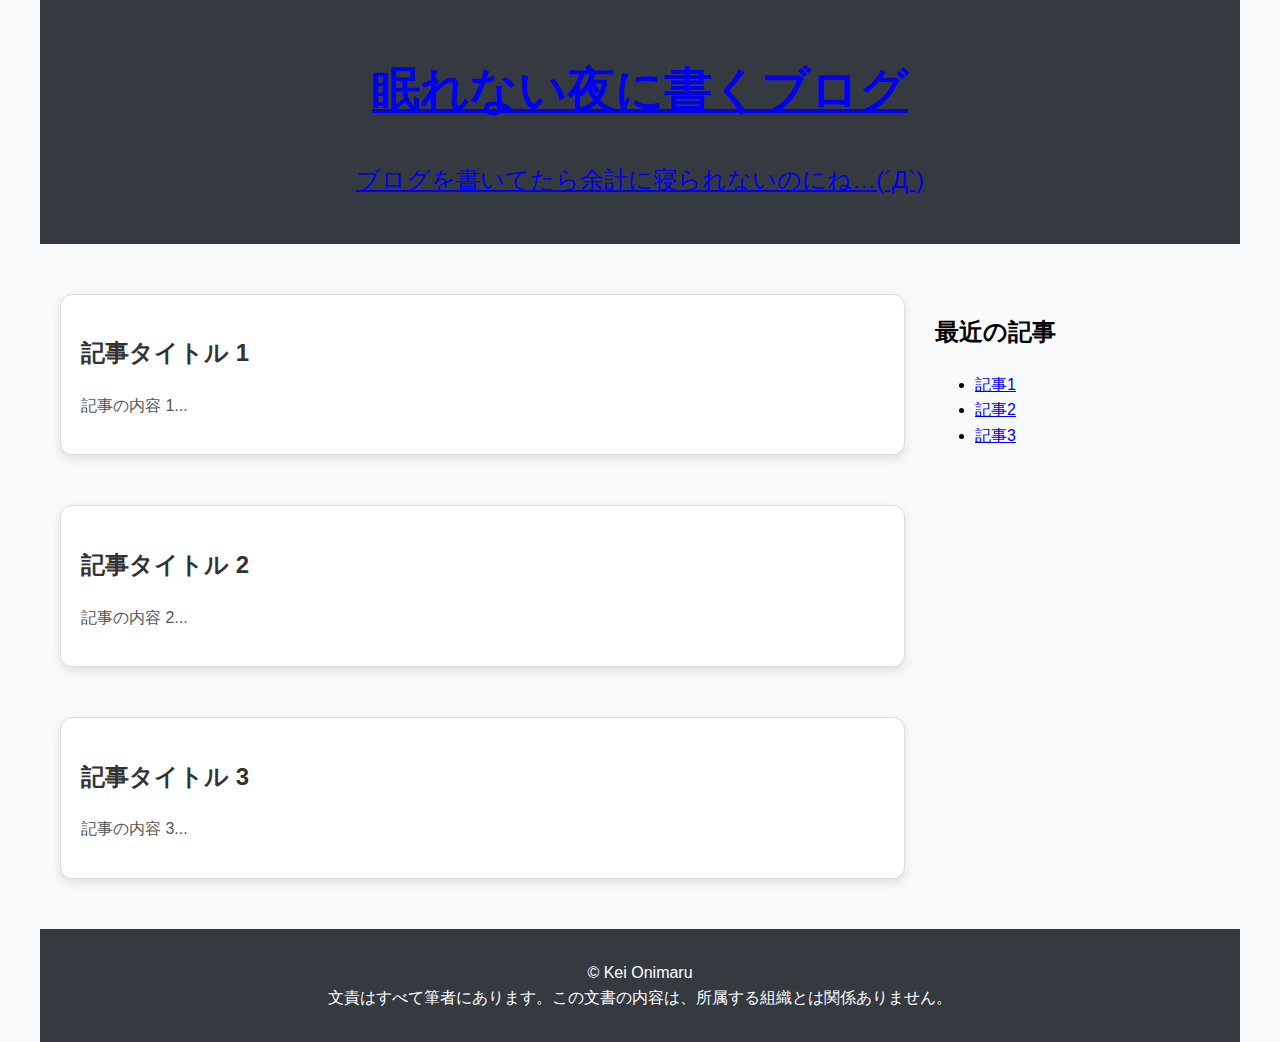
==== text/src/sample.html @ 7bf23305 "add sample files" ====
<!DOCTYPE html>
<html lang="ja">

<head>
    <meta charset="utf-8">
    <meta name="viewport" content="width=device-width,initial-scale=1">
    <title>眠れない夜に書くブログ</title>
    <link rel="stylesheet" href="./sample.css">
</head>

<body>
    <div class="container">
    <header>
        <h1><a href="/">眠れない夜に書くブログ</a></h1>
        <p><a href="/">ブログを書いてたら余計に寝られないのにね…(´Д`)</a></p>
    </header>
    
    <main>
        <section class="articles">
            <article>
                <h2>記事タイトル 1</h2>
                <p>記事の内容 1...</p>
            </article>
            <article>
                <h2>記事タイトル 2</h2>
                <p>記事の内容 2...</p>
            </article>
            <article>
                <h2>記事タイトル 3</h2>
                <p>記事の内容 3...</p>
            </article>
        </section>

        <aside>
            <h2>最近の記事</h2>
            <ul>
                <li><a href="/test1.html">記事1</a></li>
                <li><a href="/test2.html">記事2</a></li>
                <li><a href="/test3.html">記事3</a></li>
            </ul>
        </aside>
    </main>
    
    <footer>
        <p><span id="copyright">&copy; Kei Onimaru</span><br>
            文責はすべて筆者にあります。この文書の内容は、所属する組織とは関係ありません。 </p>
    </footer>
    </div>
</body>

</html>
---- text/src/sample.css ----
body {
    font-family: Arial, sans-serif;
    line-height: 1.6;
    margin: 0;
    padding: 0;
    background-color: #f8f9fa;
}


.container {
    max-width: 1200px;
    margin: 0 auto;
    padding: 0 20px;
}


header {
    background: #343a40;
    color: #ffffff;
    text-align: center;
    padding: 20px;
    font-size: 1.5em;
    max-width: 1200px;
    margin: 0 auto 40px auto;
}


main {
    display: flex;
    flex-wrap: wrap;
    flex-direction: row;
    justify-content: space-between;
    margin: 0 auto;
    max-width: 1200px;
}


.articles {
    display: flex;
    flex-direction: column;
    gap: 30px;
    flex: 3;
    padding: 0;

}


article {
    background: #ffffff;
    padding: 20px;
    margin: 10px 20px;
    box-shadow: 0 4px 10px rgba(0, 0, 0, 0.1);
    border: 1px solid #ddd;
    border-radius: 12px;

}

article h2 {
    color: #333;
}

article p {
    color: #555;
}


aside {
    flex: 1;
    order: 2;
    margin: 10px;
    background: none;
    padding: 0;
    border-radius: 0;
    box-shadow: none;
    border: none;
}

aside h3 {
    color: #333;
}


footer {
    background: #343a40;
    color: #ffffff;
    text-align: center;
    padding: 15px;
    margin: 40px auto 0 auto;
    max-width: 1200px;
}


@media (max-width: 768px) {
    main {
        flex-direction: column;
    }

    .articles {
        flex-direction: column;
    }

    article {
        width: auto;
        margin: 10px;
    }

    aside {
        margin: 10px 0;
    }
}
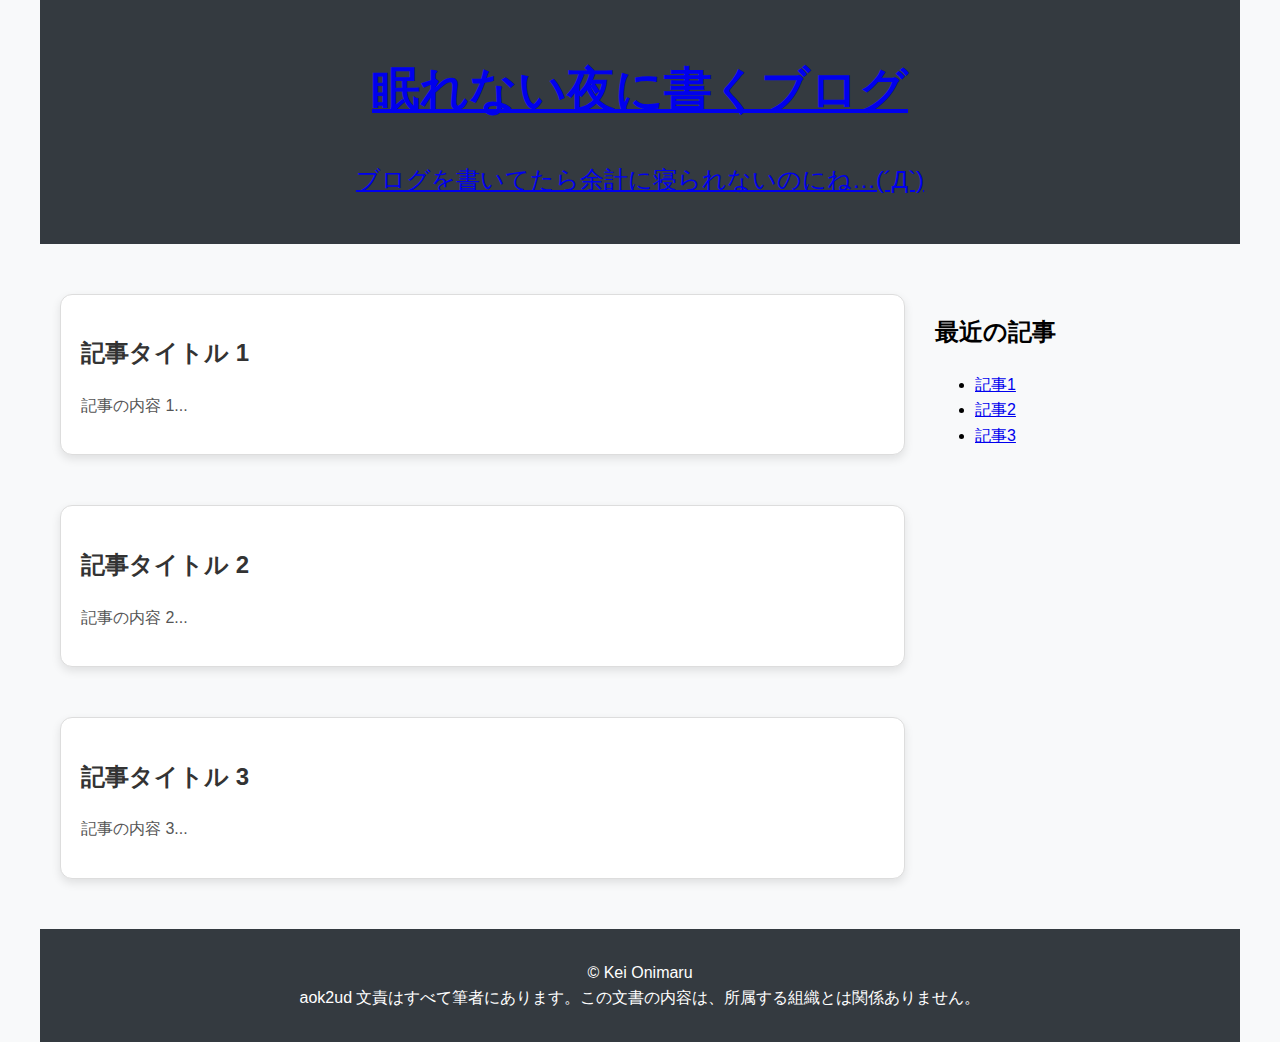
==== commit bc23498d: "update templates" ====
--- a/text/src/sample.html
+++ b/text/src/sample.html
@@ -42,7 +42,7 @@
     </main>
     
     <footer>
-        <p><span id="copyright">&copy; Kei Onimaru</span><br>
+        <p><span id="copyright">&copy; Kei Onimaru</span><br>aok2ud
             文責はすべて筆者にあります。この文書の内容は、所属する組織とは関係ありません。 </p>
     </footer>
     </div>
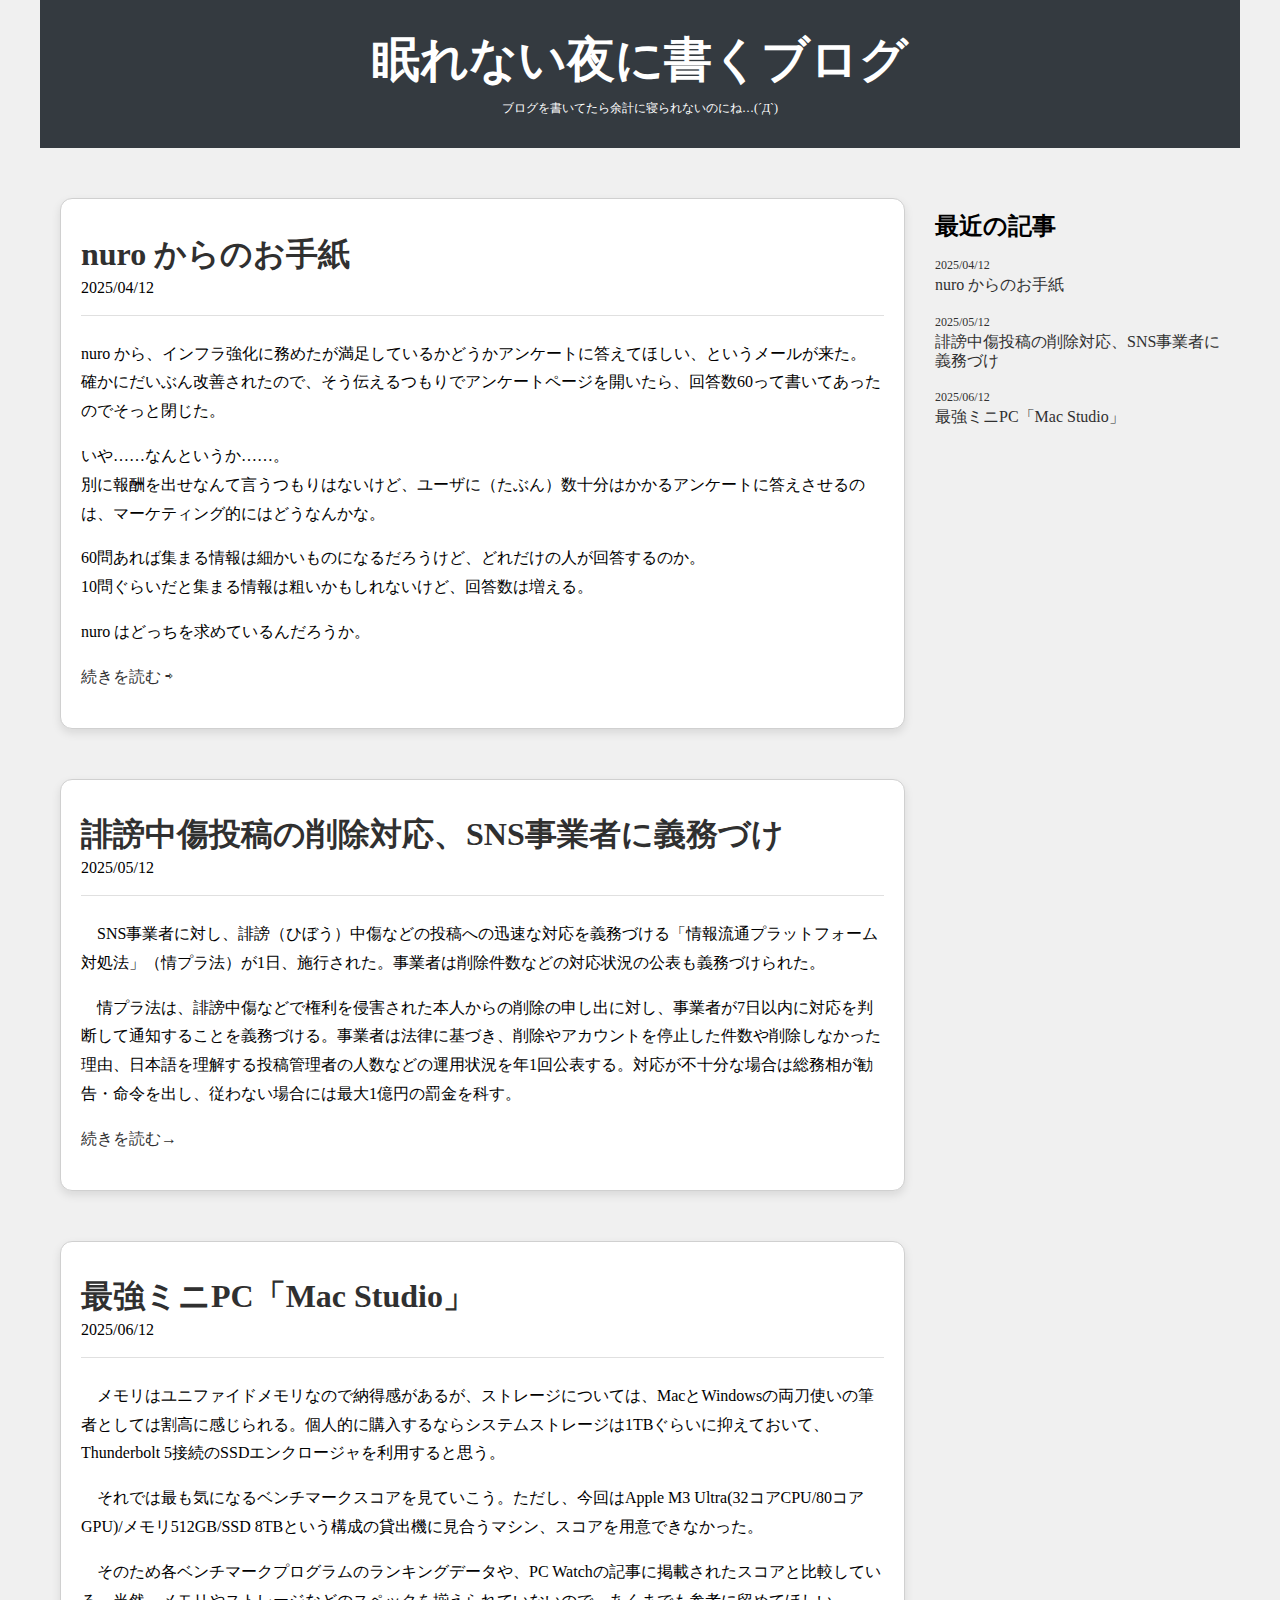
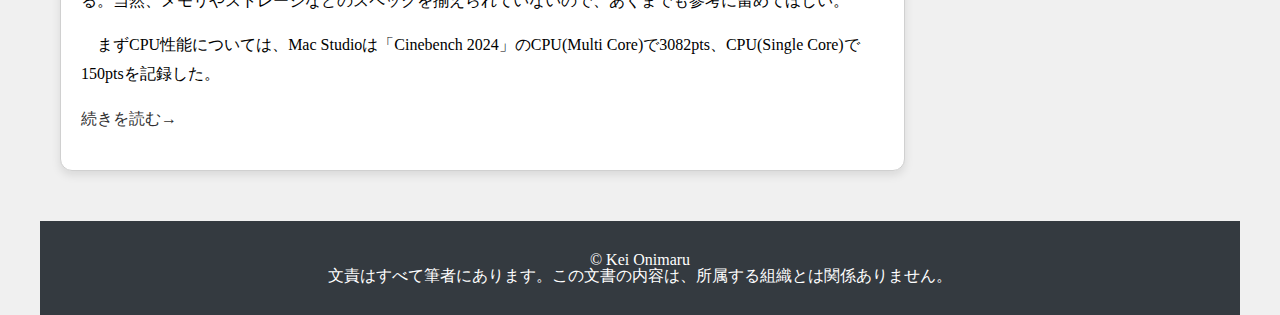
==== commit 27b12bbb: "re-arrange aside" ====
--- a/text/src/sample.html
+++ b/text/src/sample.html
@@ -11,38 +11,53 @@
 <body>
     <div class="container">
     <header>
-        <h1><a href="/">眠れない夜に書くブログ</a></h1>
-        <p><a href="/">ブログを書いてたら余計に寝られないのにね…(´Д`)</a></p>
+        <h1>眠れない夜に書くブログ</h1>
+        <p>ブログを書いてたら余計に寝られないのにね…(´Д`)</p>
     </header>
     
     <main>
         <section class="articles">
             <article>
-                <h2>記事タイトル 1</h2>
-                <p>記事の内容 1...</p>
+                <h2><a href="/test1.html">nuro からのお手紙</a></h2>
+                <p class="post-date">2025/04/12</p>
+                <p>nuro から、インフラ強化に務めたが満足しているかどうかアンケートに答えてほしい、というメールが来た。<br>
+                確かにだいぶん改善されたので、そう伝えるつもりでアンケートページを開いたら、回答数60って書いてあったのでそっと閉じた。</p>
+                <p>いや……なんというか……。<br>
+                別に報酬を出せなんて言うつもりはないけど、ユーザに（たぶん）数十分はかかるアンケートに答えさせるのは、マーケティング的にはどうなんかな。</p>
+                <p>60問あれば集まる情報は細かいものになるだろうけど、どれだけの人が回答するのか。<br>
+                10問ぐらいだと集まる情報は粗いかもしれないけど、回答数は増える。</p>
+                <p>nuro はどっちを求めているんだろうか。</p>
+                <p class="continue"><a href="/">続きを読む &#x21E8</a></p>
             </article>
             <article>
-                <h2>記事タイトル 2</h2>
-                <p>記事の内容 2...</p>
+                <h2><a href="/">誹謗中傷投稿の削除対応、SNS事業者に義務づけ</a></h2>
+                <p class="post-date">2025/05/12</p>
+                <p>　SNS事業者に対し、誹謗（ひぼう）中傷などの投稿への迅速な対応を義務づける「情報流通プラットフォーム対処法」（情プラ法）が1日、施行された。事業者は削除件数などの対応状況の公表も義務づけられた。</p>
+                <p>　情プラ法は、誹謗中傷などで権利を侵害された本人からの削除の申し出に対し、事業者が7日以内に対応を判断して通知することを義務づける。事業者は法律に基づき、削除やアカウントを停止した件数や削除しなかった理由、日本語を理解する投稿管理者の人数などの運用状況を年1回公表する。対応が不十分な場合は総務相が勧告・命令を出し、従わない場合には最大1億円の罰金を科す。</p>
+                <p class="continue"><a href="/">続きを読む→</a></p>
             </article>
             <article>
-                <h2>記事タイトル 3</h2>
-                <p>記事の内容 3...</p>
+                <h2><a href="/">最強ミニPC「Mac Studio」</a></h2>
+                <p class="post-date">2025/06/12</p>
+                <p>　メモリはユニファイドメモリなので納得感があるが、ストレージについては、MacとWindowsの両刀使いの筆者としては割高に感じられる。個人的に購入するならシステムストレージは1TBぐらいに抑えておいて、Thunderbolt
+                5接続のSSDエンクロージャを利用すると思う。</p>
+                <p>　それでは最も気になるベンチマークスコアを見ていこう。ただし、今回はApple M3 Ultra(32コアCPU/80コアGPU)/メモリ512GB/SSD 8TBという構成の貸出機に見合うマシン、スコアを用意できなかった。</p>
+                <p>　そのため各ベンチマークプログラムのランキングデータや、PC Watchの記事に掲載されたスコアと比較している。当然、メモリやストレージなどのスペックを揃えられていないので、あくまでも参考に留めてほしい。</p>
+                <p>　まずCPU性能については、Mac Studioは「Cinebench 2024」のCPU(Multi Core)で3082pts、CPU(Single Core)で150ptsを記録した。</p>
+                <p class="continue"><a href="/">続きを読む→</a></p>
             </article>
         </section>
 
         <aside>
             <h2>最近の記事</h2>
-            <ul>
-                <li><a href="/test1.html">記事1</a></li>
-                <li><a href="/test2.html">記事2</a></li>
-                <li><a href="/test3.html">記事3</a></li>
-            </ul>
+            <p><a href="/test1.html"><span class="list-post-date">2025/04/12</span><br>nuro からのお手紙</a></p>
+            <p><a href="/test2.html"><span class="list-post-date">2025/05/12</span><br>誹謗中傷投稿の削除対応、SNS事業者に義務づけ</a></p>
+            <p><a href="/test3.html"><span class="list-post-date">2025/06/12</span><br>最強ミニPC「Mac Studio」</a></p>
         </aside>
     </main>
     
     <footer>
-        <p><span id="copyright">&copy; Kei Onimaru</span><br>aok2ud
+        <p><span id="copyright">&copy; Kei Onimaru</span><br>
             文責はすべて筆者にあります。この文書の内容は、所属する組織とは関係ありません。 </p>
     </footer>
     </div>
--- a/text/src/sample.css
+++ b/text/src/sample.css
@@ -1,9 +1,13 @@
 body {
-    font-family: Arial, sans-serif;
-    line-height: 1.6;
+    /* font-family: 'IBM Plex Sans JP', 'Hiragino Kaku Gothic ProN', 'Meiryo', 'Arial', sans-serif; */
+    /* font-family: 'IBM Plex Sans JP'; */
+    /* font-family: 'Hiragino Kaku Gothic ProN'; */
+    /* font-family: 'Meiryo'; */
+    /* font-family: sans-serif; */
+    line-height: 1em;
     margin: 0;
     padding: 0;
-    background-color: #f8f9fa;
+    background-color: #f0f0f0;
 }
 
 
@@ -16,7 +20,7 @@
 
 header {
     background: #343a40;
-    color: #ffffff;
+    color: white;
     text-align: center;
     padding: 20px;
     font-size: 1.5em;
@@ -24,6 +28,9 @@
     margin: 0 auto 40px auto;
 }
 
+header p {
+    font-size: 0.5em;
+}
 
 main {
     display: flex;
@@ -34,7 +41,6 @@
     max-width: 1200px;
 }
 
-
 .articles {
     display: flex;
     flex-direction: column;
@@ -44,25 +50,42 @@
 
 }
 
-
 article {
-    background: #ffffff;
+    background: white;
     padding: 20px;
     margin: 10px 20px;
     box-shadow: 0 4px 10px rgba(0, 0, 0, 0.1);
-    border: 1px solid #ddd;
+    border: 1px solid #d0d0d0;
     border-radius: 12px;
-
 }
 
 article h2 {
-    color: #333;
+    margin-bottom: 0;
+    font-size: 2em;
+}
+
+article a {
+    color: #303030;
+    text-decoration: none;
+}
+
+article a:hover {
+    text-decoration: underline;
+}
+
+article p.post-date {
+    margin-top: 0.75em;
+    margin-bottom: 1.5em;
+    padding-bottom: 0.75em;
+    font-size: 1em;
+    border-bottom: 1px solid;
+    border-block-end-color: #e0e0e0;
 }
 
 article p {
-    color: #555;
+    line-height: 1.8em;
+    font-size: 1em;
 }
-
 
 aside {
     flex: 1;
@@ -75,10 +98,24 @@
     border: none;
 }
 
-aside h3 {
-    color: #333;
+aside a {
+    color: #303030;
+    text-decoration: none;
 }
 
+aside p {
+    word-break: break-all;
+    line-height: 1.2em;
+}
+
+aside p span.list-post-date {
+    font-size: 0.75em;
+}
+
+aside a:visited {
+    color: #a0a0a0;
+    text-decoration: none;
+}
 
 footer {
     background: #343a40;
@@ -108,3 +145,44 @@
         margin: 10px 0;
     }
 }
+
+/* @media (prefers-color-scheme: dark) {
+    body {
+        background-color: #202020;
+        color: white;
+    }
+
+    article {
+        background-color: #202020;
+        border: 1px solid #a0a0a0;
+    }
+
+    article a {
+        color: #f0f0f0;
+    }
+
+    article p {
+        color: #e0e0e0;
+    }
+
+    article p.post-date {
+        color: #e0e0e0;
+        border-block-end-color: #505050;
+    }
+
+    aside h2 {
+        color: #e0e0e0;
+    }
+
+    aside a {
+        color: #e0e0e0;
+    }
+
+    aside a:visited {
+        color: #808080;
+    }
+
+    aside a:hover {
+        text-decoration: underline;
+    }
+} */
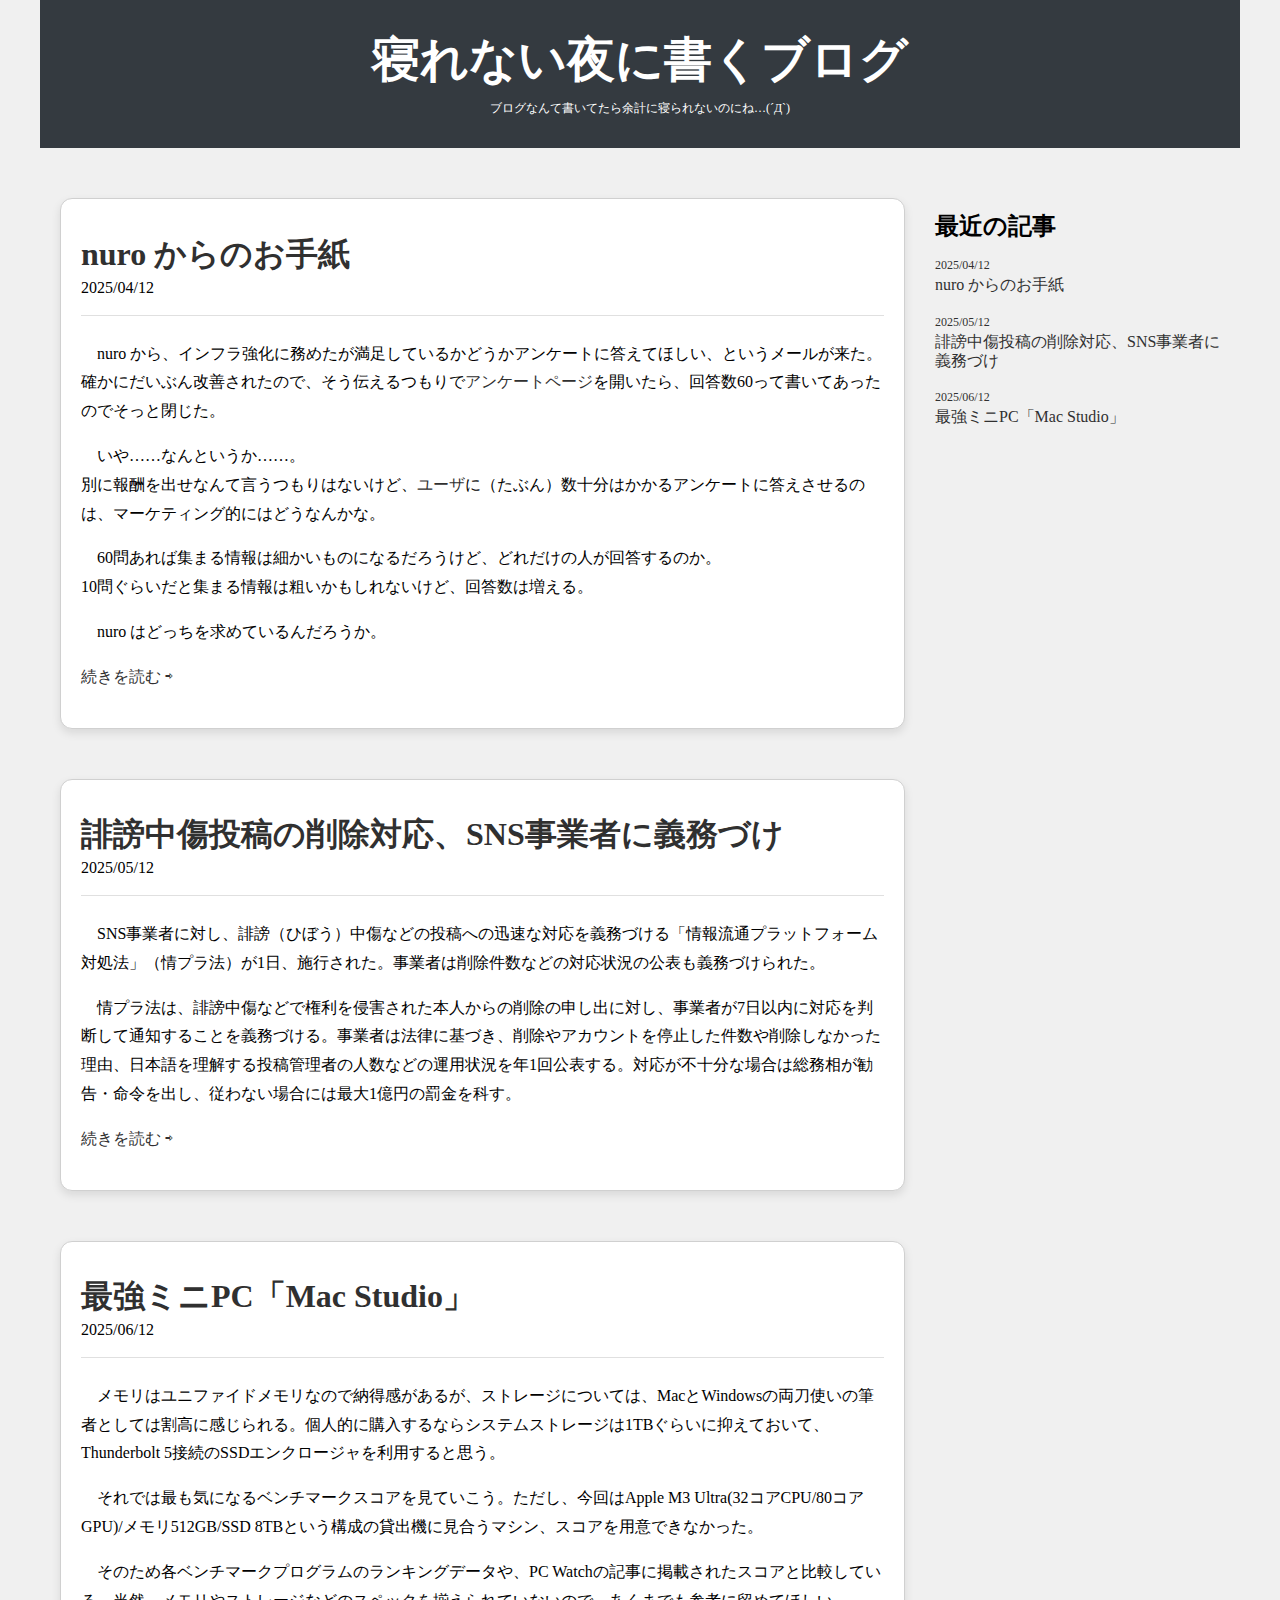
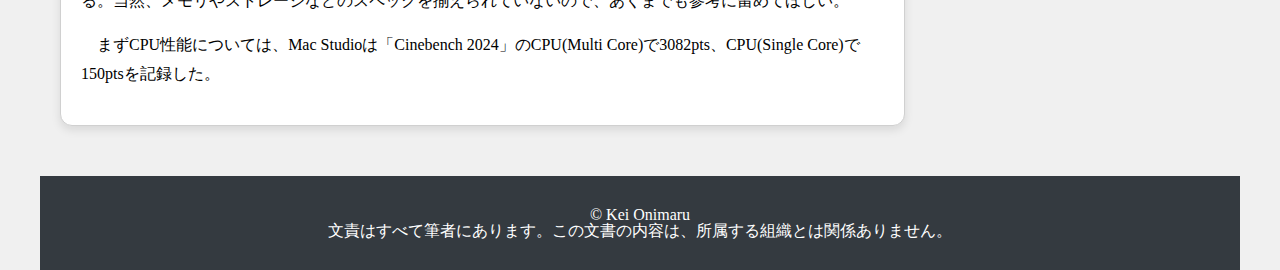
==== commit 1fc211cd: "minor fix" ====
--- a/text/src/sample.html
+++ b/text/src/sample.html
@@ -11,8 +11,8 @@
 <body>
     <div class="container">
     <header>
-        <h1>眠れない夜に書くブログ</h1>
-        <p>ブログを書いてたら余計に寝られないのにね…(´Д`)</p>
+        <h1>寝れない夜に書くブログ</h1>
+        <p>ブログなんて書いてたら余計に寝られないのにね…(´Д`)</p>
     </header>
     
     <main>
@@ -20,21 +20,21 @@
             <article>
                 <h2><a href="/test1.html">nuro からのお手紙</a></h2>
                 <p class="post-date">2025/04/12</p>
-                <p>nuro から、インフラ強化に務めたが満足しているかどうかアンケートに答えてほしい、というメールが来た。<br>
-                確かにだいぶん改善されたので、そう伝えるつもりでアンケートページを開いたら、回答数60って書いてあったのでそっと閉じた。</p>
-                <p>いや……なんというか……。<br>
-                別に報酬を出せなんて言うつもりはないけど、ユーザに（たぶん）数十分はかかるアンケートに答えさせるのは、マーケティング的にはどうなんかな。</p>
-                <p>60問あれば集まる情報は細かいものになるだろうけど、どれだけの人が回答するのか。<br>
+                <p>　nuro から、インフラ強化に務めたが満足しているかどうかアンケートに答えてほしい、というメールが来た。<br>
+                確かにだいぶん改善されたので、そう伝えるつもりで<a href="hoge">アンケートページ</a>を開いたら、回答数60って書いてあったのでそっと閉じた。</p>
+                <p>　いや……なんというか……。<br>
+                別に報酬を出せなんて言うつもりはないけど、<a href="/">ユーザ</a>に（たぶん）数十分はかかるアンケートに答えさせるのは、マーケティング的にはどうなんかな。</p>
+                <p>　60問あれば集まる情報は細かいものになるだろうけど、どれだけの人が回答するのか。<br>
                 10問ぐらいだと集まる情報は粗いかもしれないけど、回答数は増える。</p>
-                <p>nuro はどっちを求めているんだろうか。</p>
-                <p class="continue"><a href="/">続きを読む &#x21E8</a></p>
+                <p>　nuro はどっちを求めているんだろうか。</p>
+                <p class="continue"><span><a href="/">続きを読む &#x21E8</a></span></p>
             </article>
             <article>
                 <h2><a href="/">誹謗中傷投稿の削除対応、SNS事業者に義務づけ</a></h2>
                 <p class="post-date">2025/05/12</p>
                 <p>　SNS事業者に対し、誹謗（ひぼう）中傷などの投稿への迅速な対応を義務づける「情報流通プラットフォーム対処法」（情プラ法）が1日、施行された。事業者は削除件数などの対応状況の公表も義務づけられた。</p>
                 <p>　情プラ法は、誹謗中傷などで権利を侵害された本人からの削除の申し出に対し、事業者が7日以内に対応を判断して通知することを義務づける。事業者は法律に基づき、削除やアカウントを停止した件数や削除しなかった理由、日本語を理解する投稿管理者の人数などの運用状況を年1回公表する。対応が不十分な場合は総務相が勧告・命令を出し、従わない場合には最大1億円の罰金を科す。</p>
-                <p class="continue"><a href="/">続きを読む→</a></p>
+                <p class="continue"><span><a href="/">続きを読む &#x21E8</a></span></p>
             </article>
             <article>
                 <h2><a href="/">最強ミニPC「Mac Studio」</a></h2>
@@ -44,7 +44,6 @@
                 <p>　それでは最も気になるベンチマークスコアを見ていこう。ただし、今回はApple M3 Ultra(32コアCPU/80コアGPU)/メモリ512GB/SSD 8TBという構成の貸出機に見合うマシン、スコアを用意できなかった。</p>
                 <p>　そのため各ベンチマークプログラムのランキングデータや、PC Watchの記事に掲載されたスコアと比較している。当然、メモリやストレージなどのスペックを揃えられていないので、あくまでも参考に留めてほしい。</p>
                 <p>　まずCPU性能については、Mac Studioは「Cinebench 2024」のCPU(Multi Core)で3082pts、CPU(Single Core)で150ptsを記録した。</p>
-                <p class="continue"><a href="/">続きを読む→</a></p>
             </article>
         </section>
 
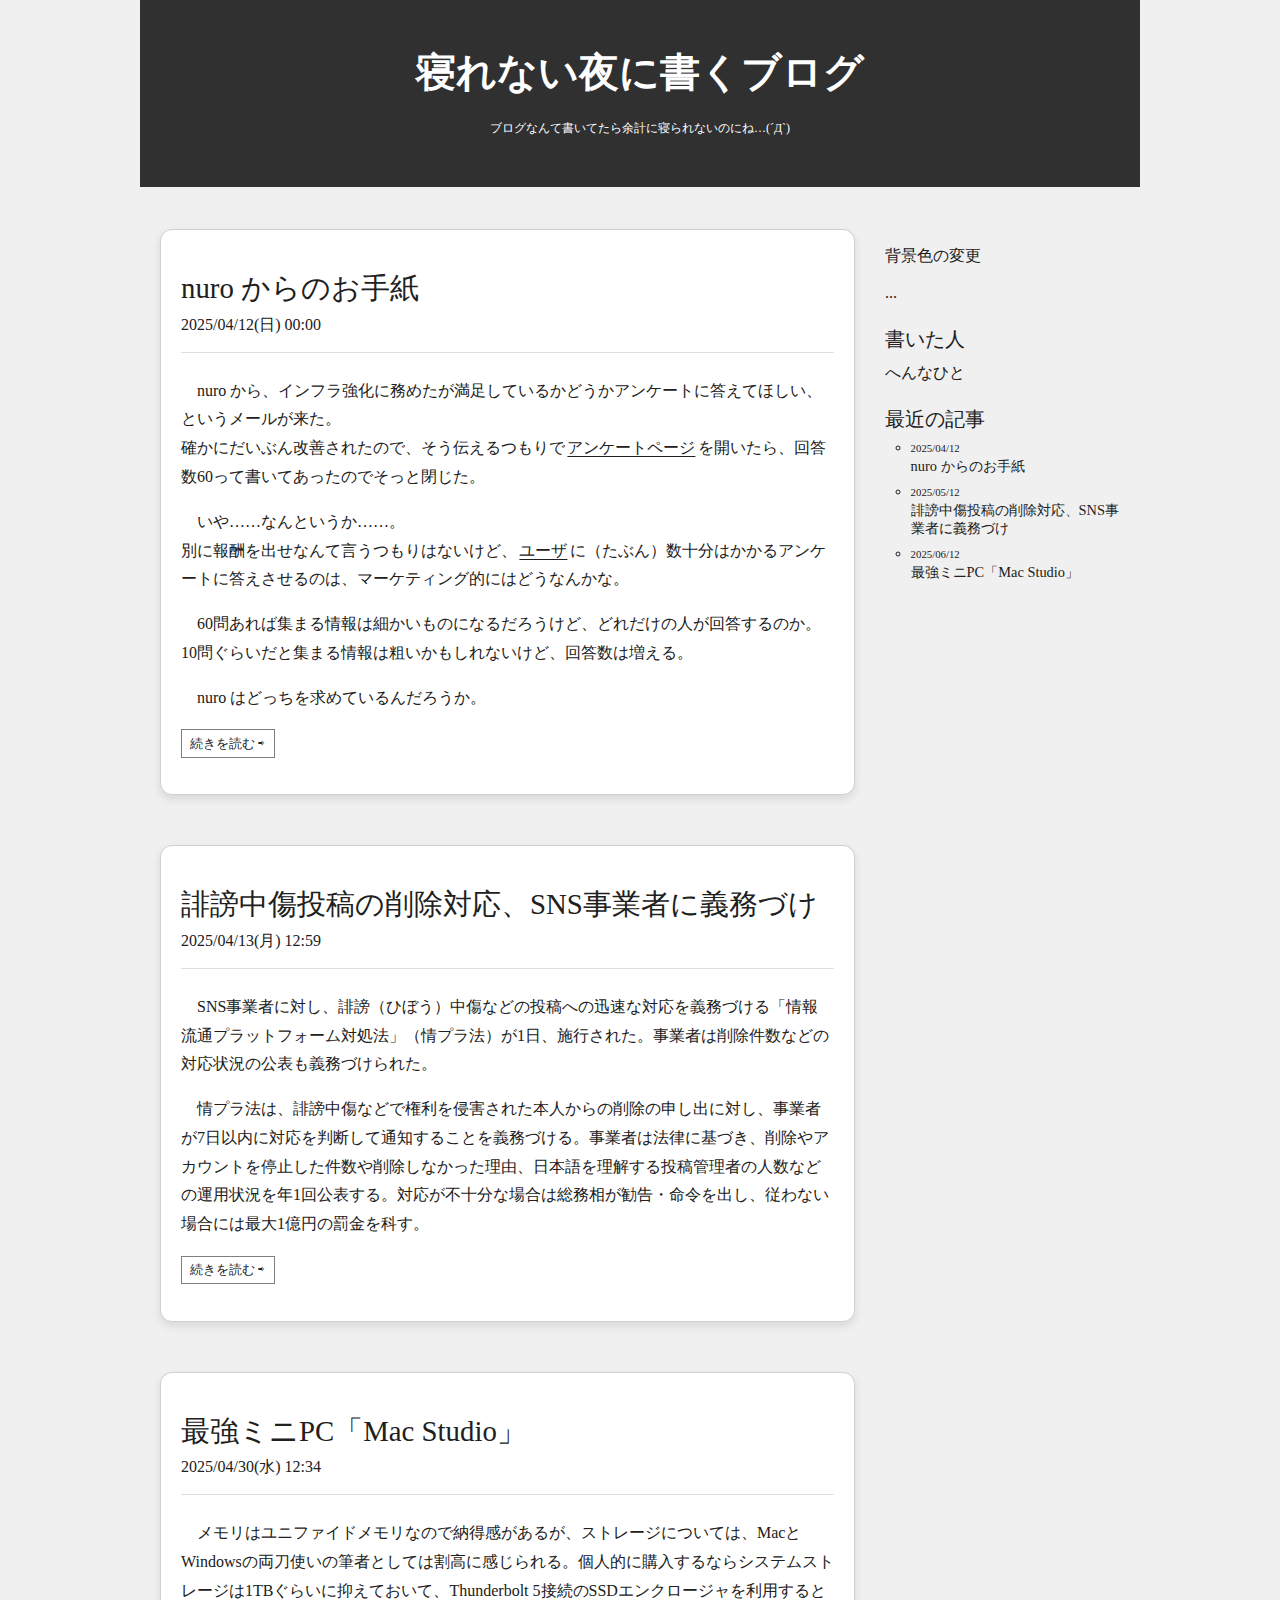
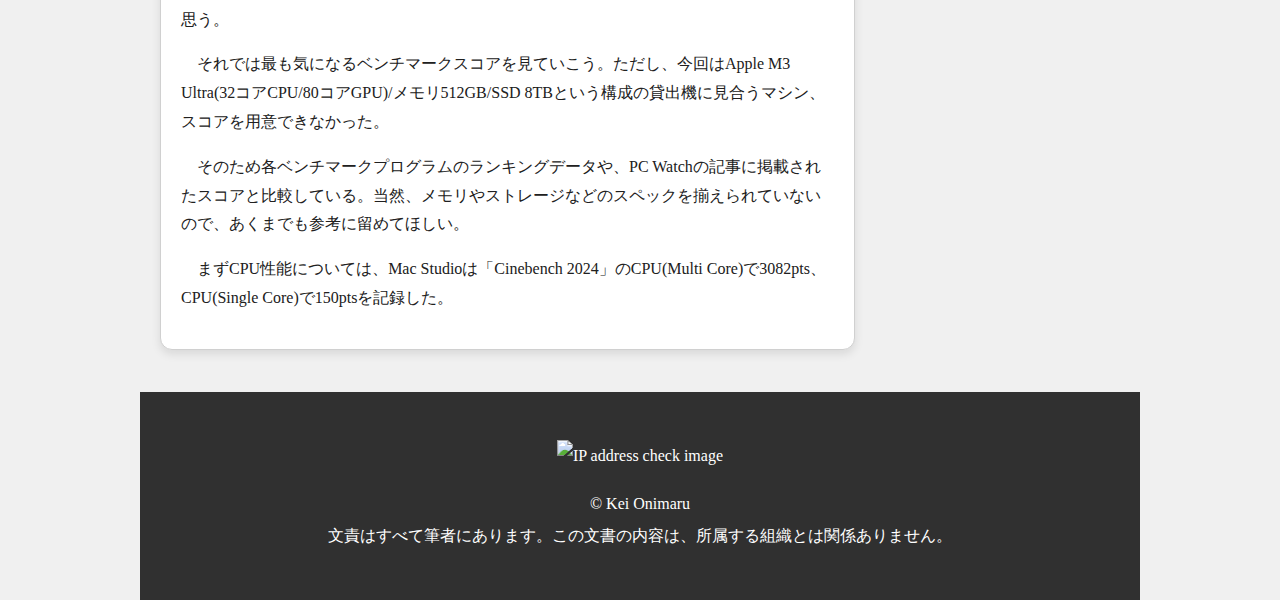
==== commit 650e8565: "add codes" ====
--- a/text/src/sample.html
+++ b/text/src/sample.html
@@ -19,7 +19,7 @@
         <section class="articles">
             <article>
                 <h2><a href="/test1.html">nuro からのお手紙</a></h2>
-                <p class="post-date">2025/04/12</p>
+                <p class="article-datetime">2025/04/12(日) 00:00</p>
                 <p>　nuro から、インフラ強化に務めたが満足しているかどうかアンケートに答えてほしい、というメールが来た。<br>
                 確かにだいぶん改善されたので、そう伝えるつもりで<a href="hoge">アンケートページ</a>を開いたら、回答数60って書いてあったのでそっと閉じた。</p>
                 <p>　いや……なんというか……。<br>
@@ -31,14 +31,14 @@
             </article>
             <article>
                 <h2><a href="/">誹謗中傷投稿の削除対応、SNS事業者に義務づけ</a></h2>
-                <p class="post-date">2025/05/12</p>
+                <p class="article-datetime">2025/04/13(月) 12:59</p>
                 <p>　SNS事業者に対し、誹謗（ひぼう）中傷などの投稿への迅速な対応を義務づける「情報流通プラットフォーム対処法」（情プラ法）が1日、施行された。事業者は削除件数などの対応状況の公表も義務づけられた。</p>
                 <p>　情プラ法は、誹謗中傷などで権利を侵害された本人からの削除の申し出に対し、事業者が7日以内に対応を判断して通知することを義務づける。事業者は法律に基づき、削除やアカウントを停止した件数や削除しなかった理由、日本語を理解する投稿管理者の人数などの運用状況を年1回公表する。対応が不十分な場合は総務相が勧告・命令を出し、従わない場合には最大1億円の罰金を科す。</p>
-                <p class="continue"><span><a href="/">続きを読む &#x21E8</a></span></p>
+                <p class="continue"><span><a href="mogmog">続きを読む &#x21E8</a></span></p>
             </article>
             <article>
                 <h2><a href="/">最強ミニPC「Mac Studio」</a></h2>
-                <p class="post-date">2025/06/12</p>
+                <p class="article-datetime">2025/04/30(水) 12:34</p>
                 <p>　メモリはユニファイドメモリなので納得感があるが、ストレージについては、MacとWindowsの両刀使いの筆者としては割高に感じられる。個人的に購入するならシステムストレージは1TBぐらいに抑えておいて、Thunderbolt
                 5接続のSSDエンクロージャを利用すると思う。</p>
                 <p>　それでは最も気になるベンチマークスコアを見ていこう。ただし、今回はApple M3 Ultra(32コアCPU/80コアGPU)/メモリ512GB/SSD 8TBという構成の貸出機に見合うマシン、スコアを用意できなかった。</p>
@@ -48,18 +48,31 @@
         </section>
 
         <aside>
+            <h2 class="color-switch">背景色の変更</h2>
+            <div>
+                <p>...</p>
+            </div>
+            <h2>書いた人</h2>
+            <div>
+                <p>へんなひと</p>
+            </div>
             <h2>最近の記事</h2>
-            <p><a href="/test1.html"><span class="list-post-date">2025/04/12</span><br>nuro からのお手紙</a></p>
-            <p><a href="/test2.html"><span class="list-post-date">2025/05/12</span><br>誹謗中傷投稿の削除対応、SNS事業者に義務づけ</a></p>
-            <p><a href="/test3.html"><span class="list-post-date">2025/06/12</span><br>最強ミニPC「Mac Studio」</a></p>
+            <ol>
+                <li type="circle"><a href="/test1.html"><span class="posted-date">2025/04/12</span><br>nuro からのお手紙</a></li>
+                <li type="circle"><a href="/test2.html"><span class="posted-date">2025/05/12</span><br>誹謗中傷投稿の削除対応、SNS事業者に義務づけ</a></li>
+                <li type="circle"><a href="/test3.html"><span class="posted-date">2025/06/12</span><br>最強ミニPC「Mac Studio」</a></li>
+            </ol>
         </aside>
     </main>
     
     <footer>
+        <p><img src="https://keioni.com/img/connected/via.png" height="24" width="144" id="ipaddr-type-image" alt="IP address check image"></p>
         <p><span id="copyright">&copy; Kei Onimaru</span><br>
             文責はすべて筆者にあります。この文書の内容は、所属する組織とは関係ありません。 </p>
     </footer>
     </div>
+
+    <script src="color-switch.js" defer></script>
 </body>
 
 </html>
--- a/text/src/sample.css
+++ b/text/src/sample.css
@@ -1,35 +1,92 @@
+:root {
+    color-scheme: light dark;
+
+    --normal-text-color: #202020;
+    --normal-background-color: #f0f0f0;
+
+    --article-card-background-color: #ffffff;
+
+    --link-hover-color: red;
+    --link-visited-color: #808080;
+
+    --date-article-separator-color: #e0e0e0;
+    --link-continue-color: #808080;
+
+    --header-footer-text-color: white;
+    --header-footer-background-color: #303030;
+}
+/* @media (prefers-color-scheme: dark) {
+    --normal-text-color: #202020;
+        --normal-background-color: #f0f0f0;
+    
+        --article-card-background-color: #ffffff;
+    
+        --link-hover-color: red;
+        --link-visited-color: #808080;
+    
+        --date-article-separator-color: #e0e0e0;
+        --link-continue-color: #808080;
+    
+        --header-footer-text-color: white;
+        --header-footer-background-color: #303030;
+} */
+
+
 body {
     /* font-family: 'IBM Plex Sans JP', 'Hiragino Kaku Gothic ProN', 'Meiryo', 'Arial', sans-serif; */
     /* font-family: 'IBM Plex Sans JP'; */
     /* font-family: 'Hiragino Kaku Gothic ProN'; */
     /* font-family: 'Meiryo'; */
-    /* font-family: sans-serif; */
-    line-height: 1em;
+    line-height: 1.8em;
     margin: 0;
     padding: 0;
-    background-color: #f0f0f0;
-}
-
-
+    color: var(--normal-text-color);
+    background-color: var(--normal-background-color);
+}
+
+
+/*** link colors ***/
+a {
+    color: var(--normal-text-color);
+    text-underline-offset: 0.2em;
+}
+
+a:visited {
+    color: var(--link-visited-color);
+}
+
+a:hover {
+    color: var(--link-hover-color);
+}
+
+aside a {
+    text-decoration: none;
+}
+
+
+
+/*** article card box ***/
 .container {
-    max-width: 1200px;
+    max-width: 1000px;
     margin: 0 auto;
     padding: 0 20px;
 }
 
-
 header {
-    background: #343a40;
-    color: white;
+    color: var(--header-footer-text-color);
+    background: var(--header-footer-background-color);
     text-align: center;
-    padding: 20px;
-    font-size: 1.5em;
-    max-width: 1200px;
-    margin: 0 auto 40px auto;
+    padding: 2em 0 2em 0;
+    max-width: 1000px;
+    margin: 0 auto 2em auto;
+}
+
+header h1 {
+    font-size: 2.5em;
 }
 
 header p {
-    font-size: 0.5em;
+    font-size: 0.75em;
 }
 
 main {
@@ -37,8 +94,9 @@
     flex-wrap: wrap;
     flex-direction: row;
     justify-content: space-between;
-    margin: 0 auto;
-    max-width: 1200px;
+    margin: 0;
+    padding: 0;
+    max-width: 1000px;
 }
 
 .articles {
@@ -50,43 +108,60 @@
 
 }
 
+
+/*** article ***/
 article {
-    background: white;
+    background-color: var(--article-card-background-color);
     padding: 20px;
     margin: 10px 20px;
     box-shadow: 0 4px 10px rgba(0, 0, 0, 0.1);
-    border: 1px solid #d0d0d0;
     border-radius: 12px;
+    border-style: solid;
+    border-width: 1px;
+    border-color: #d0d0d0;
 }
 
 article h2 {
-    margin-bottom: 0;
-    font-size: 2em;
-}
-
-article a {
-    color: #303030;
-    text-decoration: none;
-}
-
-article a:hover {
-    text-decoration: underline;
-}
-
-article p.post-date {
-    margin-top: 0.75em;
+    font-size: 1.8em;
+    font-weight: normal;
+}
+
+article h2 a {
+    text-decoration: none;
+}
+
+article h2 a:visited {
+    color: var(--normal-text-color);
+}
+
+article h2 a:hover {
+    color: var(--link-hover-color);
+}
+
+article p a {
+    margin: auto 0.15em auto 0.15em;
+}
+
+article p.article-datetime {
+    margin-top: -1em;
     margin-bottom: 1.5em;
     padding-bottom: 0.75em;
-    font-size: 1em;
     border-bottom: 1px solid;
-    border-block-end-color: #e0e0e0;
-}
-
-article p {
-    line-height: 1.8em;
-    font-size: 1em;
-}
-
+    border-block-end-color: var(--date-article-separator-color);
+}
+
+article p.continue span {
+    padding: 0.5em;
+    font-size: 0.8em;
+    border: solid 1px var(--link-continue-color);
+}
+
+article p.continue a {
+    text-decoration: none;
+}
+
+
+/*** side menu ***/
 aside {
     flex: 1;
     order: 2;
@@ -98,32 +173,45 @@
     border: none;
 }
 
-aside a {
-    color: #303030;
-    text-decoration: none;
-}
-
-aside p {
+aside h2 {
+    font-size: 1.25em;
+    font-weight: normal;
+    margin-bottom: -0.5em;
+}
+
+aside h2.color-switch {
+    font-weight: normal;
+    font-size: 1em;
+}
+
+aside ol {
+    margin-left: -1em;
     word-break: break-all;
-    line-height: 1.2em;
-}
-
-aside p span.list-post-date {
+    font-size: 0.9em;
+    line-height: 1.25em;
+}
+
+aside li {
+    margin-bottom: 0.5em;
+}
+
+aside li span.posted-date {
     font-size: 0.75em;
 }
 
-aside a:visited {
-    color: #a0a0a0;
-    text-decoration: none;
-}
-
+aside li a {
+    text-decoration: none;
+}
+
+/*** footer ***/
 footer {
-    background: #343a40;
-    color: #ffffff;
+    background: var(--header-footer-background-color);
+    color: var(--header-footer-text-color);
+    line-height: 2em;
     text-align: center;
-    padding: 15px;
-    margin: 40px auto 0 auto;
-    max-width: 1200px;
+    padding: 2em;
+    margin: 2em auto 0 auto;
+    max-width: 1000px;
 }
 
 
@@ -149,25 +237,48 @@
 /* @media (prefers-color-scheme: dark) {
     body {
         background-color: #202020;
-        color: white;
+        color: #e0e0e0;
     }
 
     article {
         background-color: #202020;
-        border: 1px solid #a0a0a0;
-    }
-
-    article a {
+        border-color: #a0a0a0;
+    }
+
+    article h2 {
         color: #f0f0f0;
     }
+    article h2 a {
+        color: #f0f0f0;
+    }
 
     article p {
-        color: #e0e0e0;
+        color: #d0d0d0;
+    }
+
+    article p a {
+        color: #d0d0d0;
+    }
+
+    article p a:visited {
+        color: #707070;
+    }
+
+    article p a:hover {
+        color: red;
     }
 
     article p.post-date {
         color: #e0e0e0;
         border-block-end-color: #505050;
+    }
+
+    article p.continue span {
+        border-color: #606060;
+    }
+
+    article p.continue a {
+        color: #a0a0a0;
     }
 
     aside h2 {
